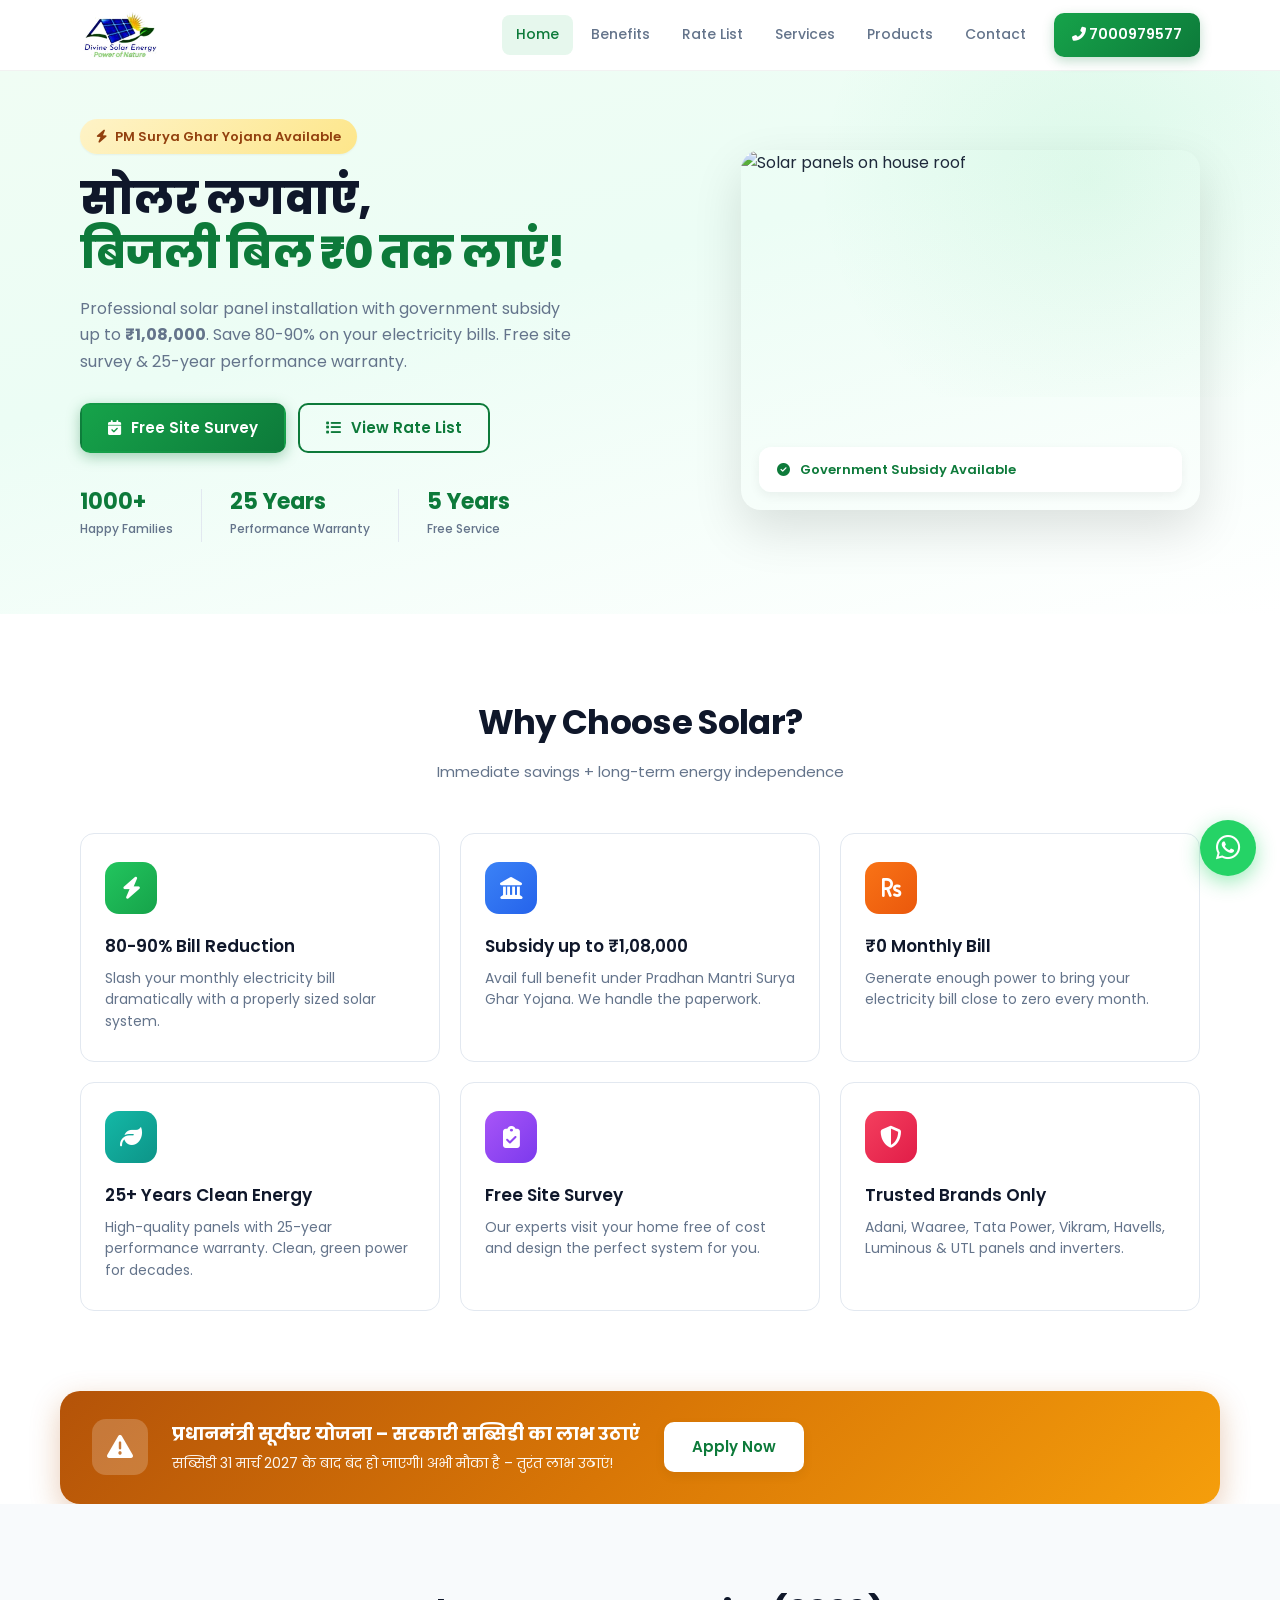
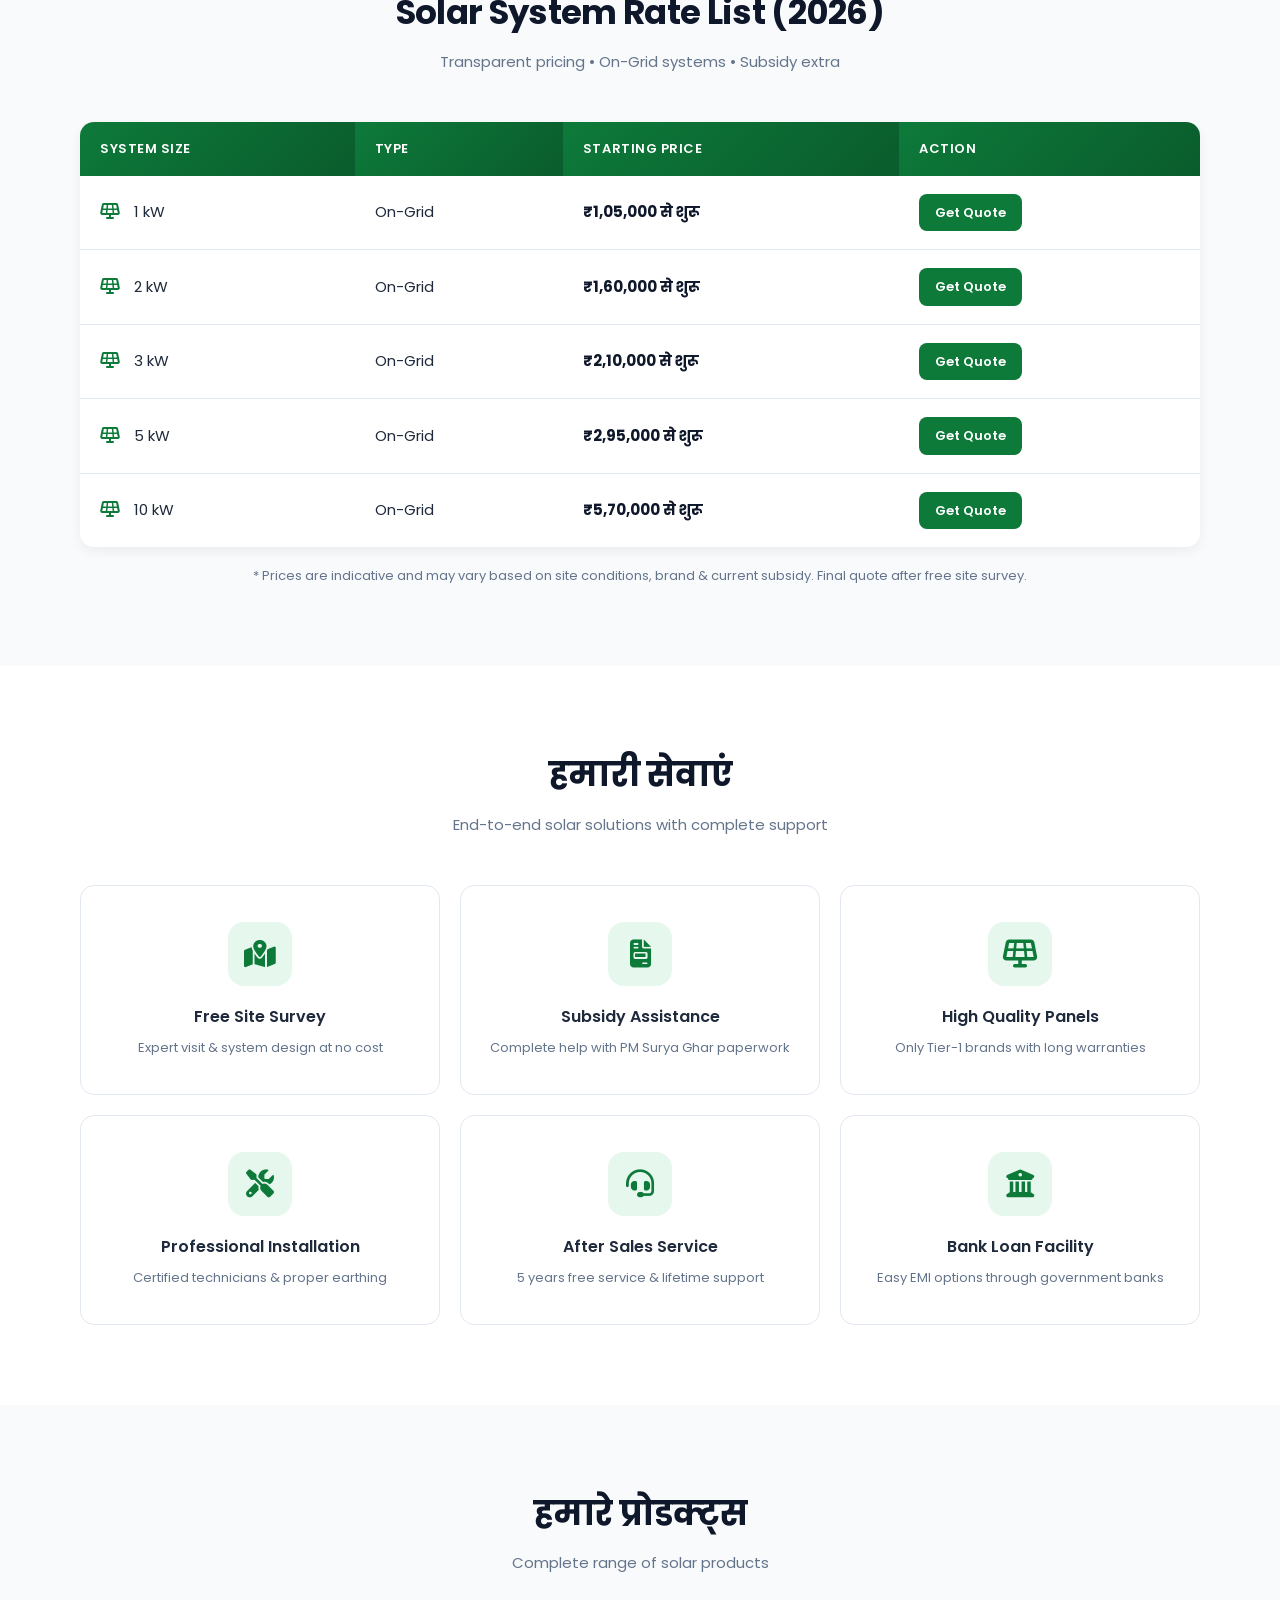
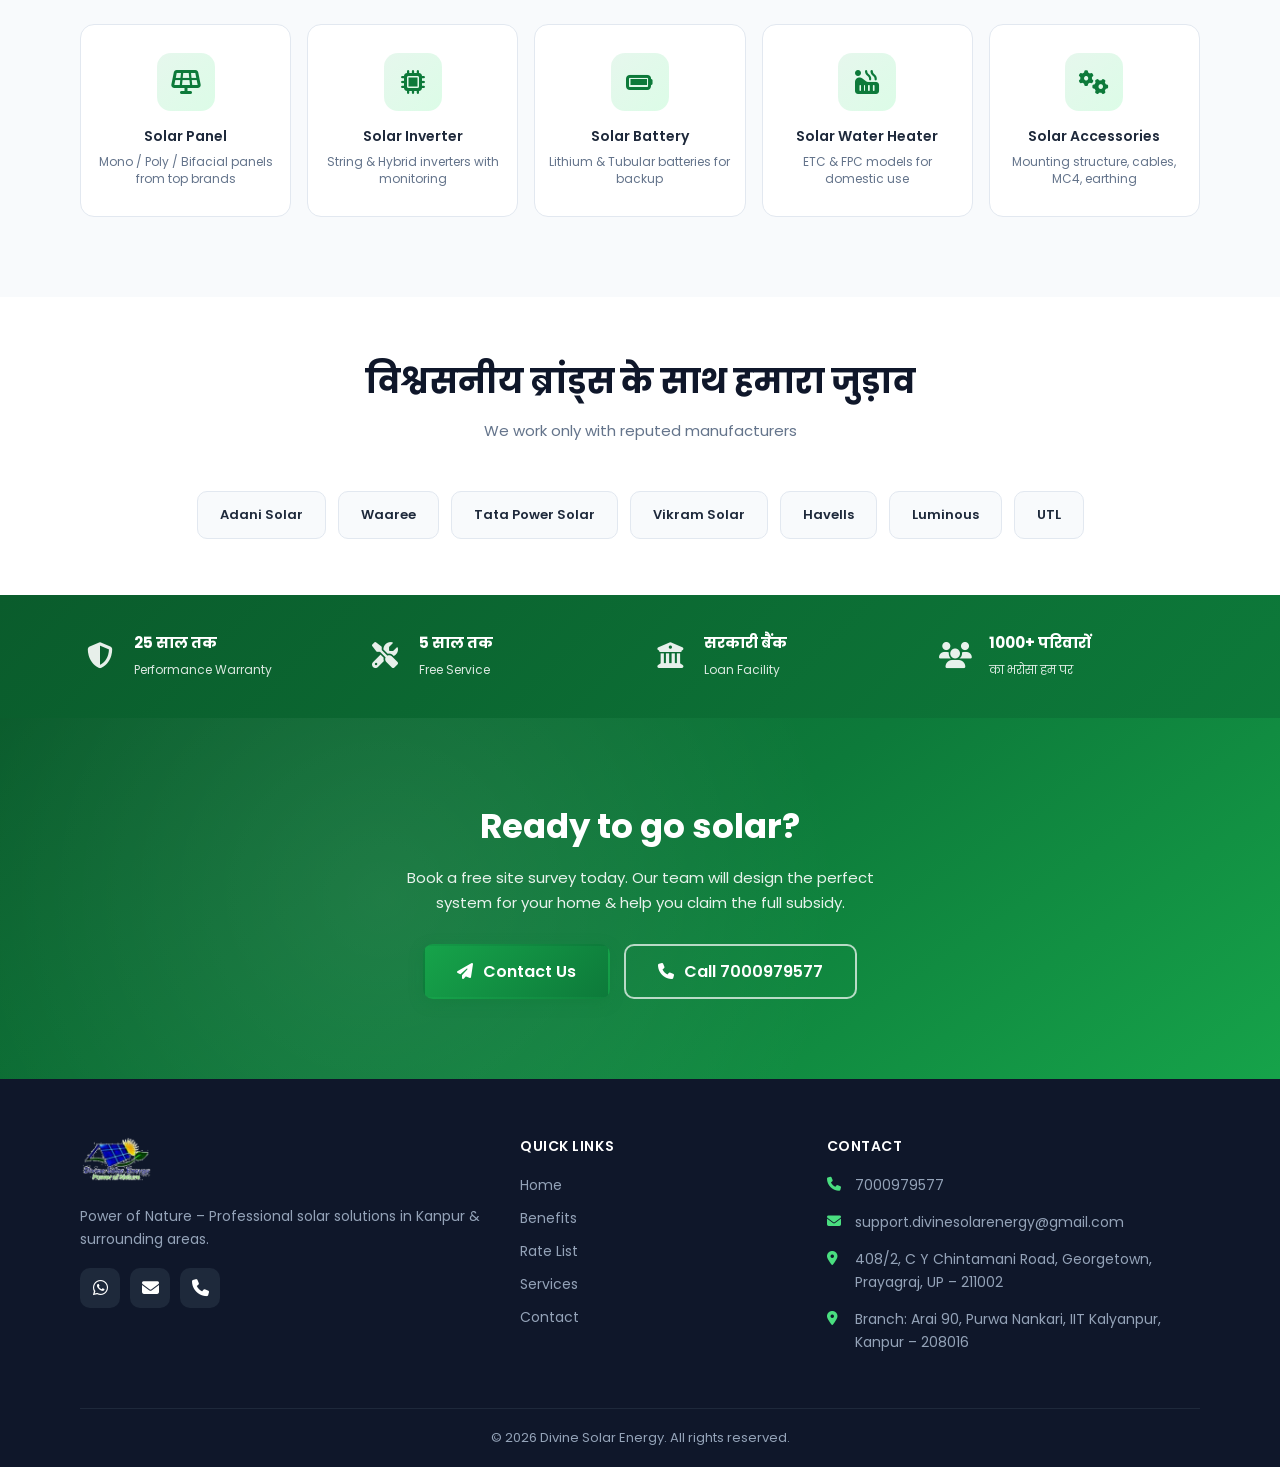
==== index.html @ e9789316 "Add files via upload" ====
<!DOCTYPE html>
<html lang="hi">
<head>
    <meta charset="UTF-8">
    <meta name="viewport" content="width=device-width, initial-scale=1.0, viewport-fit=cover">
    <meta name="description" content="Divine Solar Energy - Professional solar panel installation in Kanpur & Uttar Pradesh. Get up to ₹1,08,000 subsidy under PM Surya Ghar Yojana. Reduce electricity bills by 80-90%.">
    <meta name="theme-color" content="#0d7a3a">
    <title>Divine Solar Energy | Power of Nature | Solar Panel Installation Kanpur</title>
    <link rel="preconnect" href="https://fonts.googleapis.com">
    <link rel="preconnect" href="https://fonts.gstatic.com" crossorigin>
    <link href="https://fonts.googleapis.com/css2?family=Poppins:wght@400;500;600;700;800&family=Noto+Sans+Devanagari:wght@400;500;600;700&display=swap" rel="stylesheet">
    <link rel="stylesheet" href="https://cdnjs.cloudflare.com/ajax/libs/font-awesome/6.5.1/css/all.min.css">
    <link rel="stylesheet" href="styles.css">
</head>
<body>
    <header class="header">
        <div class="container header-inner">
            <a href="index.html" class="logo">
                <img src="logo.png" alt="Divine Solar Energy" class="logo-img">
            </a>
            <nav class="nav" id="nav">
                <a href="#home" class="nav-link active">Home</a>
                <a href="#benefits" class="nav-link">Benefits</a>
                <a href="#rates" class="nav-link">Rate List</a>
                <a href="#services" class="nav-link">Services</a>
                <a href="#products" class="nav-link">Products</a>
                <a href="contact.html" class="nav-link">Contact</a>
                <a href="tel:7000979577" class="nav-cta"><i class="fas fa-phone-alt"></i> 7000979577</a>
            </nav>
            <button class="menu-toggle" id="menuToggle" aria-label="Toggle menu">
                <span></span><span></span><span></span>
            </button>
        </div>
    </header>

    <section class="hero" id="home">
        <div class="container hero-content">
            <div class="hero-text">
                <p class="hero-badge"><i class="fas fa-bolt"></i> PM Surya Ghar Yojana Available</p>
                <h1>सोलर लगवाएं,<br><span>बिजली बिल ₹0 तक लाएं!</span></h1>
                <p class="hero-desc">
                    Professional solar panel installation with government subsidy up to <strong>₹1,08,000</strong>. 
                    Save 80-90% on your electricity bills. Free site survey & 25-year performance warranty.
                </p>
                <div class="hero-buttons">
                    <a href="contact.html" class="btn btn-primary"><i class="fas fa-calendar-check"></i> Free Site Survey</a>
                    <a href="#rates" class="btn btn-outline"><i class="fas fa-list"></i> View Rate List</a>
                </div>
                <div class="hero-stats">
                    <div class="stat">
                        <strong>1000+</strong>
                        <span>Happy Families</span>
                    </div>
                    <div class="stat">
                        <strong>25 Years</strong>
                        <span>Performance Warranty</span>
                    </div>
                    <div class="stat">
                        <strong>5 Years</strong>
                        <span>Free Service</span>
                    </div>
                </div>
            </div>
            <div class="hero-visual">
                <div class="hero-card">
                    <img src="https://images.unsplash.com/photo-1509391366360-2e959784a276?w=700&h=450&fit=crop&q=80" alt="Solar panels on house roof" class="hero-img" loading="eager">
                    <div class="hero-card-badge">
                        <i class="fas fa-check-circle"></i> Government Subsidy Available
                    </div>
                </div>
            </div>
        </div>
    </section>

    <section class="benefits" id="benefits">
        <div class="container">
            <div class="section-header">
                <h2>Why Choose Solar?</h2>
                <p>Immediate savings + long-term energy independence</p>
            </div>
            <div class="benefits-grid">
                <div class="benefit-card">
                    <div class="benefit-icon green"><i class="fas fa-bolt"></i></div>
                    <h3>80-90% Bill Reduction</h3>
                    <p>Slash your monthly electricity bill dramatically with a properly sized solar system.</p>
                </div>
                <div class="benefit-card">
                    <div class="benefit-icon blue"><i class="fas fa-landmark"></i></div>
                    <h3>Subsidy up to ₹1,08,000</h3>
                    <p>Avail full benefit under Pradhan Mantri Surya Ghar Yojana. We handle the paperwork.</p>
                </div>
                <div class="benefit-card">
                    <div class="benefit-icon orange"><i class="fas fa-rupee-sign"></i></div>
                    <h3>₹0 Monthly Bill</h3>
                    <p>Generate enough power to bring your electricity bill close to zero every month.</p>
                </div>
                <div class="benefit-card">
                    <div class="benefit-icon teal"><i class="fas fa-leaf"></i></div>
                    <h3>25+ Years Clean Energy</h3>
                    <p>High-quality panels with 25-year performance warranty. Clean, green power for decades.</p>
                </div>
                <div class="benefit-card">
                    <div class="benefit-icon purple"><i class="fas fa-clipboard-check"></i></div>
                    <h3>Free Site Survey</h3>
                    <p>Our experts visit your home free of cost and design the perfect system for you.</p>
                </div>
                <div class="benefit-card">
                    <div class="benefit-icon red"><i class="fas fa-shield-alt"></i></div>
                    <h3>Trusted Brands Only</h3>
                    <p>Adani, Waaree, Tata Power, Vikram, Havells, Luminous & UTL panels and inverters.</p>
                </div>
            </div>
        </div>
    </section>

    <section class="subsidy-banner">
        <div class="subsidy-inner">
            <div class="subsidy-icon"><i class="fas fa-exclamation-triangle"></i></div>
            <div class="subsidy-text">
                <h3>प्रधानमंत्री सूर्यघर योजना – सरकारी सब्सिडी का लाभ उठाएं</h3>
                <p>सब्सिडी 31 मार्च 2027 के बाद बंद हो जाएगी। अभी मौका है – तुरंत लाभ उठाएं!</p>
            </div>
            <a href="contact.html" class="btn btn-white">Apply Now</a>
        </div>
    </section>

    <section class="rates" id="rates">
        <div class="container">
            <div class="section-header">
                <h2>Solar System Rate List (2026)</h2>
                <p>Transparent pricing • On-Grid systems • Subsidy extra</p>
            </div>
            <div class="rates-table-wrapper">
                <table class="rates-table">
                    <thead>
                        <tr>
                            <th>System Size</th>
                            <th>Type</th>
                            <th>Starting Price</th>
                            <th>Action</th>
                        </tr>
                    </thead>
                    <tbody>
                        <tr>
                            <td><i class="fas fa-solar-panel"></i> 1 kW</td>
                            <td>On-Grid</td>
                            <td class="rate-price">₹1,05,000 से शुरू</td>
                            <td><a href="contact.html" class="btn-sm">Get Quote</a></td>
                        </tr>
                        <tr>
                            <td><i class="fas fa-solar-panel"></i> 2 kW</td>
                            <td>On-Grid</td>
                            <td class="rate-price">₹1,60,000 से शुरू</td>
                            <td><a href="contact.html" class="btn-sm">Get Quote</a></td>
                        </tr>
                        <tr>
                            <td><i class="fas fa-solar-panel"></i> 3 kW</td>
                            <td>On-Grid</td>
                            <td class="rate-price">₹2,10,000 से शुरू</td>
                            <td><a href="contact.html" class="btn-sm">Get Quote</a></td>
                        </tr>
                        <tr>
                            <td><i class="fas fa-solar-panel"></i> 5 kW</td>
                            <td>On-Grid</td>
                            <td class="rate-price">₹2,95,000 से शुरू</td>
                            <td><a href="contact.html" class="btn-sm">Get Quote</a></td>
                        </tr>
                        <tr>
                            <td><i class="fas fa-solar-panel"></i> 10 kW</td>
                            <td>On-Grid</td>
                            <td class="rate-price">₹5,70,000 से शुरू</td>
                            <td><a href="contact.html" class="btn-sm">Get Quote</a></td>
                        </tr>
                    </tbody>
                </table>
            </div>
            <p class="rates-note">* Prices are indicative and may vary based on site conditions, brand & current subsidy. Final quote after free site survey.</p>
        </div>
    </section>

    <section class="services" id="services">
        <div class="container">
            <div class="section-header">
                <h2>हमारी सेवाएं</h2>
                <p>End-to-end solar solutions with complete support</p>
            </div>
            <div class="services-grid">
                <div class="service-item">
                    <div class="icon-wrap"><i class="fas fa-map-marked-alt"></i></div>
                    <h4>Free Site Survey</h4>
                    <p>Expert visit & system design at no cost</p>
                </div>
                <div class="service-item">
                    <div class="icon-wrap"><i class="fas fa-file-invoice"></i></div>
                    <h4>Subsidy Assistance</h4>
                    <p>Complete help with PM Surya Ghar paperwork</p>
                </div>
                <div class="service-item">
                    <div class="icon-wrap"><i class="fas fa-solar-panel"></i></div>
                    <h4>High Quality Panels</h4>
                    <p>Only Tier-1 brands with long warranties</p>
                </div>
                <div class="service-item">
                    <div class="icon-wrap"><i class="fas fa-tools"></i></div>
                    <h4>Professional Installation</h4>
                    <p>Certified technicians & proper earthing</p>
                </div>
                <div class="service-item">
                    <div class="icon-wrap"><i class="fas fa-headset"></i></div>
                    <h4>After Sales Service</h4>
                    <p>5 years free service & lifetime support</p>
                </div>
                <div class="service-item">
                    <div class="icon-wrap"><i class="fas fa-university"></i></div>
                    <h4>Bank Loan Facility</h4>
                    <p>Easy EMI options through government banks</p>
                </div>
            </div>
        </div>
    </section>

    <section class="products" id="products">
        <div class="container">
            <div class="section-header">
                <h2>हमारे प्रोडक्ट्स</h2>
                <p>Complete range of solar products</p>
            </div>
            <div class="products-grid">
                <div class="product-card">
                    <div class="product-icon"><i class="fas fa-solar-panel"></i></div>
                    <h4>Solar Panel</h4>
                    <p>Mono / Poly / Bifacial panels from top brands</p>
                </div>
                <div class="product-card">
                    <div class="product-icon"><i class="fas fa-microchip"></i></div>
                    <h4>Solar Inverter</h4>
                    <p>String & Hybrid inverters with monitoring</p>
                </div>
                <div class="product-card">
                    <div class="product-icon"><i class="fas fa-battery-full"></i></div>
                    <h4>Solar Battery</h4>
                    <p>Lithium & Tubular batteries for backup</p>
                </div>
                <div class="product-card">
                    <div class="product-icon"><i class="fas fa-hot-tub"></i></div>
                    <h4>Solar Water Heater</h4>
                    <p>ETC & FPC models for domestic use</p>
                </div>
                <div class="product-card">
                    <div class="product-icon"><i class="fas fa-cogs"></i></div>
                    <h4>Solar Accessories</h4>
                    <p>Mounting structure, cables, MC4, earthing</p>
                </div>
            </div>
        </div>
    </section>

    <section class="brands">
        <div class="container">
            <div class="section-header">
                <h2>विश्वसनीय ब्रांड्स के साथ हमारा जुड़ाव</h2>
                <p>We work only with reputed manufacturers</p>
            </div>
            <div class="brands-row">
                <div class="brand-item">Adani Solar</div>
                <div class="brand-item">Waaree</div>
                <div class="brand-item">Tata Power Solar</div>
                <div class="brand-item">Vikram Solar</div>
                <div class="brand-item">Havells</div>
                <div class="brand-item">Luminous</div>
                <div class="brand-item">UTL</div>
            </div>
        </div>
    </section>

    <section class="trust">
        <div class="container trust-grid">
            <div class="trust-item">
                <i class="fas fa-shield-alt"></i>
                <div>
                    <strong>25 साल तक</strong>
                    <span>Performance Warranty</span>
                </div>
            </div>
            <div class="trust-item">
                <i class="fas fa-tools"></i>
                <div>
                    <strong>5 साल तक</strong>
                    <span>Free Service</span>
                </div>
            </div>
            <div class="trust-item">
                <i class="fas fa-university"></i>
                <div>
                    <strong>सरकारी बैंक</strong>
                    <span>Loan Facility</span>
                </div>
            </div>
            <div class="trust-item">
                <i class="fas fa-users"></i>
                <div>
                    <strong>1000+ परिवारों</strong>
                    <span>का भरोसा हम पर</span>
                </div>
            </div>
        </div>
    </section>

    <section class="cta">
        <div class="container">
            <h2>Ready to go solar?</h2>
            <p>Book a free site survey today. Our team will design the perfect system for your home & help you claim the full subsidy.</p>
            <div class="cta-buttons">
                <a href="contact.html" class="btn btn-primary btn-lg"><i class="fas fa-paper-plane"></i> Contact Us</a>
                <a href="tel:7000979577" class="btn btn-outline-light btn-lg"><i class="fas fa-phone"></i> Call 7000979577</a>
            </div>
        </div>
    </section>

    <footer class="footer">
        <div class="container">
            <div class="footer-grid">
                <div class="footer-col">
                    <a href="index.html" class="footer-logo">
                        <img src="logo.png" alt="Divine Solar Energy" class="footer-logo-img">
                    </a>
                    <p>Power of Nature – Professional solar solutions in Kanpur & surrounding areas.</p>
                    <div class="footer-social">
                        <a href="https://wa.me/917000979577" target="_blank" rel="noopener" aria-label="WhatsApp"><i class="fab fa-whatsapp"></i></a>
                        <a href="mailto:support.divinesolarenergy@gmail.com" aria-label="Email"><i class="fas fa-envelope"></i></a>
                        <a href="tel:7000979577" aria-label="Phone"><i class="fas fa-phone"></i></a>
                    </div>
                </div>
                <div class="footer-col">
                    <h4>Quick Links</h4>
                    <ul>
                        <li><a href="#home">Home</a></li>
                        <li><a href="#benefits">Benefits</a></li>
                        <li><a href="#rates">Rate List</a></li>
                        <li><a href="#services">Services</a></li>
                        <li><a href="contact.html">Contact</a></li>
                    </ul>
                </div>
                <div class="footer-col">
                    <h4>Contact</h4>
                    <ul class="contact-list">
                        <li><i class="fas fa-phone"></i> <a href="tel:7000979577">7000979577</a></li>
                        <li><i class="fas fa-envelope"></i> <a href="mailto:support.divinesolarenergy@gmail.com">support.divinesolarenergy@gmail.com</a></li>
                        <li><i class="fas fa-map-marker-alt"></i> 408/2, C Y Chintamani Road, Georgetown, Prayagraj, UP – 211002</li>
                        <li><i class="fas fa-map-marker-alt"></i> Branch: Arai 90, Purwa Nankari, IIT Kalyanpur, Kanpur – 208016</li>
                    </ul>
                </div>
            </div>
            <div class="footer-bottom">
                <p>© 2026 Divine Solar Energy. All rights reserved.</p>
            </div>
        </div>
    </footer>

    <a href="https://wa.me/917000979577?text=Hello%2C%20I%20want%20free%20site%20survey%20for%20solar" class="float-wa" target="_blank" rel="noopener" aria-label="WhatsApp">
        <i class="fab fa-whatsapp"></i>
    </a>

    <script src="script.js"></script>
</body>
</html>
---- styles.css ----
/* =====================================================
   Divine Solar Energy – Premium Professional Styles
   ===================================================== */
:root {
    --primary: #0d7a3a;
    --primary-dark: #0a5c2c;
    --primary-light: #e6f7ed;
    --primary-mid: #16a34a;
    --secondary: #f59e0b;
    --dark: #0f172a;
    --text: #1e293b;
    --gray: #64748b;
    --bg: #f8fafc;
    --white: #ffffff;
    --border: #e2e8f0;
    --shadow-sm: 0 1px 2px rgba(0,0,0,0.05);
    --shadow: 0 4px 12px rgba(0,0,0,0.06);
    --shadow-lg: 0 12px 40px rgba(0,0,0,0.1);
    --shadow-xl: 0 20px 50px rgba(0,0,0,0.12);
    --radius: 14px;
    --radius-lg: 20px;
    --transition: 0.25s cubic-bezier(0.4, 0, 0.2, 1);
}

*, *::before, *::after { box-sizing: border-box; margin: 0; padding: 0; }
html { scroll-behavior: smooth; -webkit-text-size-adjust: 100%; }
body {
    font-family: 'Poppins', 'Noto Sans Devanagari', system-ui, -apple-system, sans-serif;
    color: var(--text);
    line-height: 1.65;
    background: var(--white);
    overflow-x: hidden;
    -webkit-font-smoothing: antialiased;
}
img { max-width: 100%; display: block; height: auto; }
a { text-decoration: none; color: inherit; transition: var(--transition); }
ul { list-style: none; }
button, input, textarea { font-family: inherit; font-size: 16px; }

.container {
    width: 100%;
    max-width: 1160px;
    margin: 0 auto;
    padding: 0 20px;
}

/* ===== Buttons ===== */
.btn {
    display: inline-flex;
    align-items: center;
    justify-content: center;
    gap: 10px;
    padding: 14px 26px;
    border-radius: 10px;
    font-weight: 600;
    font-size: 15px;
    border: 2px solid transparent;
    cursor: pointer;
    transition: var(--transition);
    white-space: nowrap;
    line-height: 1.2;
}
.btn-primary {
    background: linear-gradient(135deg, var(--primary-mid), var(--primary));
    color: var(--white);
    box-shadow: 0 4px 14px rgba(13, 122, 58, 0.35);
}
.btn-primary:hover {
    transform: translateY(-2px);
    box-shadow: 0 8px 24px rgba(13, 122, 58, 0.4);
}
.btn-primary:active { transform: translateY(0); }
.btn-outline {
    background: transparent;
    border-color: var(--primary);
    color: var(--primary);
}
.btn-outline:hover {
    background: var(--primary);
    color: var(--white);
}
.btn-outline-light {
    background: transparent;
    border-color: rgba(255,255,255,0.7);
    color: var(--white);
}
.btn-outline-light:hover {
    background: var(--white);
    color: var(--primary);
    border-color: var(--white);
}
.btn-white {
    background: var(--white);
    color: var(--primary);
    box-shadow: var(--shadow);
}
.btn-white:hover { background: var(--primary-light); }
.btn-lg { padding: 16px 32px; font-size: 16px; }
.btn-block { width: 100%; }
.btn-sm {
    display: inline-flex;
    align-items: center;
    padding: 8px 16px;
    background: var(--primary);
    color: white;
    border-radius: 8px;
    font-size: 13px;
    font-weight: 600;
}
.btn-sm:hover { background: var(--primary-dark); }
.btn-whatsapp {
    background: #25d366;
    color: white;
    width: 100%;
    padding: 14px;
    box-shadow: 0 4px 14px rgba(37, 211, 102, 0.3);
}
.btn-whatsapp:hover { background: #1da851; transform: translateY(-1px); }

/* ===== Header ===== */
.header {
    position: sticky;
    top: 0;
    z-index: 1000;
    background: rgba(255,255,255,0.95);
    backdrop-filter: blur(12px);
    -webkit-backdrop-filter: blur(12px);
    border-bottom: 1px solid rgba(0,0,0,0.05);
}
.header-inner {
    display: flex;
    align-items: center;
    justify-content: space-between;
    height: 70px;
}
.logo {
    display: flex;
    align-items: center;
    flex-shrink: 0;
}
.logo-img {
    height: 52px;
    width: auto;
    object-fit: contain;
}
.nav {
    display: flex;
    align-items: center;
    gap: 4px;
}
.nav-link {
    padding: 8px 14px;
    font-size: 14px;
    font-weight: 500;
    color: var(--gray);
    border-radius: 8px;
}
.nav-link:hover, .nav-link.active {
    color: var(--primary);
    background: var(--primary-light);
}
.nav-cta {
    margin-left: 10px;
    background: linear-gradient(135deg, var(--primary-mid), var(--primary));
    color: white !important;
    padding: 10px 18px;
    border-radius: 10px;
    font-weight: 600;
    font-size: 14px;
    box-shadow: 0 4px 12px rgba(13, 122, 58, 0.25);
}
.nav-cta:hover { transform: translateY(-1px); }
.menu-toggle {
    display: none;
    flex-direction: column;
    gap: 5px;
    background: none;
    border: none;
    cursor: pointer;
    padding: 10px;
    border-radius: 8px;
}
.menu-toggle span {
    width: 22px;
    height: 2.5px;
    background: var(--dark);
    border-radius: 2px;
    transition: var(--transition);
}

/* ===== Hero ===== */
.hero {
    padding: 48px 0 72px;
    background: linear-gradient(165deg, #f0fdf4 0%, #ecfdf5 40%, #ffffff 100%);
    position: relative;
    overflow: hidden;
}
.hero::before {
    content: '';
    position: absolute;
    top: -20%;
    right: -10%;
    width: 50%;
    height: 80%;
    background: radial-gradient(circle, rgba(34, 197, 94, 0.08) 0%, transparent 70%);
    pointer-events: none;
}
.hero-content {
    display: grid;
    grid-template-columns: 1.15fr 0.85fr;
    gap: 40px;
    align-items: center;
    position: relative;
}
.hero-badge {
    display: inline-flex;
    align-items: center;
    gap: 8px;
    background: linear-gradient(135deg, #fef3c7, #fde68a);
    color: #92400e;
    padding: 7px 16px;
    border-radius: 50px;
    font-size: 13px;
    font-weight: 600;
    margin-bottom: 18px;
    box-shadow: var(--shadow-sm);
}
.hero h1 {
    font-size: clamp(28px, 5vw, 44px);
    font-weight: 800;
    line-height: 1.22;
    color: var(--dark);
    margin-bottom: 16px;
    letter-spacing: -0.02em;
}
.hero h1 span { color: var(--primary); }
.hero-desc {
    font-size: 16px;
    color: var(--gray);
    margin-bottom: 28px;
    max-width: 500px;
}
.hero-buttons {
    display: flex;
    gap: 12px;
    flex-wrap: wrap;
    margin-bottom: 36px;
}
.hero-stats {
    display: flex;
    gap: 28px;
    flex-wrap: wrap;
}
.stat {
    padding-right: 28px;
    border-right: 1px solid var(--border);
}
.stat:last-child { border-right: none; padding-right: 0; }
.stat strong {
    display: block;
    font-size: 22px;
    font-weight: 700;
    color: var(--primary);
    line-height: 1.2;
}
.stat span {
    font-size: 12px;
    color: var(--gray);
    font-weight: 500;
}
.hero-visual { position: relative; }
.hero-card {
    position: relative;
    border-radius: var(--radius-lg);
    overflow: hidden;
    box-shadow: var(--shadow-xl);
}
.hero-img {
    width: 100%;
    height: 360px;
    object-fit: cover;
}
.hero-card-badge {
    position: absolute;
    bottom: 18px;
    left: 18px;
    right: 18px;
    background: rgba(255,255,255,0.95);
    backdrop-filter: blur(8px);
    padding: 12px 18px;
    border-radius: 12px;
    font-size: 13px;
    font-weight: 600;
    color: var(--primary);
    display: flex;
    align-items: center;
    gap: 10px;
    box-shadow: var(--shadow);
}

/* ===== Section Headers ===== */
.section-header {
    text-align: center;
    margin-bottom: 48px;
}
.section-header h2 {
    font-size: clamp(24px, 4vw, 34px);
    font-weight: 700;
    color: var(--dark);
    margin-bottom: 10px;
    letter-spacing: -0.02em;
}
.section-header p {
    font-size: 15px;
    color: var(--gray);
    max-width: 480px;
    margin: 0 auto;
}

/* ===== Benefits ===== */
.benefits { padding: 80px 0; }
.benefits-grid {
    display: grid;
    grid-template-columns: repeat(3, 1fr);
    gap: 20px;
}
.benefit-card {
    background: var(--white);
    border: 1px solid var(--border);
    border-radius: var(--radius);
    padding: 28px 24px;
    transition: var(--transition);
}
.benefit-card:hover {
    border-color: #86efac;
    box-shadow: var(--shadow-lg);
    transform: translateY(-4px);
}
.benefit-icon {
    width: 52px;
    height: 52px;
    border-radius: 14px;
    display: flex;
    align-items: center;
    justify-content: center;
    font-size: 22px;
    color: white;
    margin-bottom: 18px;
}
.benefit-icon.green { background: linear-gradient(135deg, #22c55e, #16a34a); }
.benefit-icon.blue { background: linear-gradient(135deg, #3b82f6, #2563eb); }
.benefit-icon.orange { background: linear-gradient(135deg, #f97316, #ea580c); }
.benefit-icon.teal { background: linear-gradient(135deg, #14b8a6, #0d9488); }
.benefit-icon.purple { background: linear-gradient(135deg, #a855f7, #7c3aed); }
.benefit-icon.red { background: linear-gradient(135deg, #f43f5e, #e11d48); }
.benefit-card h3 {
    font-size: 17px;
    font-weight: 600;
    margin-bottom: 8px;
    color: var(--dark);
}
.benefit-card p {
    font-size: 14px;
    color: var(--gray);
    line-height: 1.55;
}

/* ===== Subsidy Banner ===== */
.subsidy-banner { padding: 0; margin: 0 20px; }
.subsidy-inner {
    background: linear-gradient(135deg, #b45309 0%, #d97706 50%, #f59e0b 100%);
    border-radius: var(--radius-lg);
    padding: 28px 32px;
    display: flex;
    align-items: center;
    gap: 24px;
    color: white;
    box-shadow: 0 10px 30px rgba(180, 83, 9, 0.3);
    max-width: 1160px;
    margin: 0 auto;
}
.subsidy-icon {
    width: 56px;
    height: 56px;
    background: rgba(255,255,255,0.2);
    border-radius: 14px;
    display: flex;
    align-items: center;
    justify-content: center;
    font-size: 26px;
    flex-shrink: 0;
}
.subsidy-text h3 {
    font-size: 18px;
    font-weight: 700;
    margin-bottom: 4px;
}
.subsidy-text p { font-size: 14px; opacity: 0.95; }
.subsidy-inner .btn { flex-shrink: 0; }

/* ===== Rates ===== */
.rates {
    padding: 80px 0;
    background: var(--bg);
}
.rates-table-wrapper {
    overflow-x: auto;
    border-radius: var(--radius);
    box-shadow: var(--shadow);
    -webkit-overflow-scrolling: touch;
}
.rates-table {
    width: 100%;
    border-collapse: collapse;
    background: white;
    min-width: 520px;
}
.rates-table th {
    background: linear-gradient(135deg, var(--primary), var(--primary-dark));
    color: white;
    padding: 16px 20px;
    text-align: left;
    font-weight: 600;
    font-size: 13px;
    text-transform: uppercase;
    letter-spacing: 0.04em;
}
.rates-table td {
    padding: 18px 20px;
    border-bottom: 1px solid var(--border);
    font-size: 15px;
    vertical-align: middle;
}
.rates-table tr:last-child td { border-bottom: none; }
.rates-table tbody tr { transition: var(--transition); }
.rates-table tbody tr:hover td { background: #f0fdf4; }
.rates-table td i {
    color: var(--primary);
    margin-right: 10px;
    font-size: 16px;
}
.rate-price {
    font-weight: 700;
    color: var(--dark);
    font-size: 16px;
}
.rates-note {
    text-align: center;
    margin-top: 18px;
    font-size: 13px;
    color: var(--gray);
}

/* ===== Services ===== */
.services { padding: 80px 0; }
.services-grid {
    display: grid;
    grid-template-columns: repeat(3, 1fr);
    gap: 20px;
}
.service-item {
    text-align: center;
    padding: 36px 22px;
    background: white;
    border: 1px solid var(--border);
    border-radius: var(--radius);
    transition: var(--transition);
}
.service-item:hover {
    border-color: #86efac;
    box-shadow: var(--shadow-lg);
    transform: translateY(-3px);
}
.service-item .icon-wrap {
    width: 64px;
    height: 64px;
    margin: 0 auto 18px;
    background: var(--primary-light);
    border-radius: 16px;
    display: flex;
    align-items: center;
    justify-content: center;
}
.service-item i {
    font-size: 28px;
    color: var(--primary);
}
.service-item h4 {
    font-size: 16px;
    font-weight: 600;
    margin-bottom: 6px;
}
.service-item p {
    font-size: 13px;
    color: var(--gray);
}

/* ===== Products ===== */
.products {
    padding: 80px 0;
    background: var(--bg);
}
.products-grid {
    display: grid;
    grid-template-columns: repeat(5, 1fr);
    gap: 16px;
}
.product-card {
    background: white;
    border-radius: var(--radius);
    padding: 28px 14px;
    text-align: center;
    border: 1px solid var(--border);
    transition: var(--transition);
}
.product-card:hover {
    transform: translateY(-4px);
    box-shadow: var(--shadow-lg);
    border-color: #86efac;
}
.product-icon {
    width: 58px;
    height: 58px;
    margin: 0 auto 14px;
    background: linear-gradient(135deg, var(--primary-light), #dcfce7);
    border-radius: 14px;
    display: flex;
    align-items: center;
    justify-content: center;
    font-size: 24px;
    color: var(--primary);
}
.product-card h4 {
    font-size: 14px;
    font-weight: 600;
    margin-bottom: 6px;
}
.product-card p {
    font-size: 12px;
    color: var(--gray);
    line-height: 1.4;
}

/* ===== Brands ===== */
.brands { padding: 56px 0; }
.brands-row {
    display: flex;
    flex-wrap: wrap;
    justify-content: center;
    gap: 12px;
}
.brand-item {
    padding: 12px 22px;
    background: var(--bg);
    border-radius: 10px;
    font-weight: 600;
    font-size: 13px;
    color: var(--text);
    border: 1px solid var(--border);
    transition: var(--transition);
}
.brand-item:hover {
    border-color: var(--primary);
    color: var(--primary);
    background: var(--primary-light);
}

/* ===== Trust ===== */
.trust {
    padding: 36px 0;
    background: linear-gradient(135deg, var(--primary-dark), var(--primary));
    color: white;
}
.trust-grid {
    display: grid;
    grid-template-columns: repeat(4, 1fr);
    gap: 20px;
}
.trust-item {
    display: flex;
    align-items: center;
    gap: 14px;
}
.trust-item i {
    font-size: 26px;
    opacity: 0.9;
    width: 40px;
    text-align: center;
}
.trust-item strong {
    display: block;
    font-size: 15px;
    font-weight: 700;
}
.trust-item span {
    font-size: 12px;
    opacity: 0.85;
}

/* ===== CTA ===== */
.cta {
    padding: 80px 0;
    background: linear-gradient(145deg, #0a5c2c 0%, #0d7a3a 50%, #16a34a 100%);
    text-align: center;
    color: white;
    position: relative;
    overflow: hidden;
}
.cta::before {
    content: '';
    position: absolute;
    inset: 0;
    background: radial-gradient(circle at 30% 50%, rgba(255,255,255,0.08) 0%, transparent 50%);
    pointer-events: none;
}
.cta h2 {
    font-size: clamp(24px, 4vw, 34px);
    font-weight: 700;
    margin-bottom: 12px;
    position: relative;
}
.cta p {
    font-size: 15px;
    opacity: 0.9;
    max-width: 520px;
    margin: 0 auto 28px;
    position: relative;
}
.cta-buttons {
    display: flex;
    justify-content: center;
    gap: 14px;
    flex-wrap: wrap;
    position: relative;
}

/* ===== Footer ===== */
.footer {
    background: #0f172a;
    color: #94a3b8;
    padding: 56px 0 0;
}
.footer-grid {
    display: grid;
    grid-template-columns: 1.5fr 1fr 1.4fr;
    gap: 40px;
    padding-bottom: 40px;
}
.footer-logo {
    display: inline-block;
    margin-bottom: 14px;
}
.footer-logo-img {
    height: 48px;
    width: auto;
}
.footer-col p {
    font-size: 14px;
    margin-bottom: 18px;
    line-height: 1.6;
}
.footer-social {
    display: flex;
    gap: 10px;
}
.footer-social a {
    width: 40px;
    height: 40px;
    background: #1e293b;
    border-radius: 10px;
    display: flex;
    align-items: center;
    justify-content: center;
    color: white;
    font-size: 17px;
}
.footer-social a:hover { background: var(--primary); transform: translateY(-2px); }
.footer-col h4 {
    color: white;
    font-size: 14px;
    font-weight: 600;
    margin-bottom: 16px;
    text-transform: uppercase;
    letter-spacing: 0.04em;
}
.footer-col ul li {
    margin-bottom: 10px;
    font-size: 14px;
}
.footer-col ul li a:hover { color: #4ade80; }
.contact-list li {
    display: flex;
    gap: 12px;
    align-items: flex-start;
    margin-bottom: 14px !important;
}
.contact-list i {
    color: #4ade80;
    margin-top: 3px;
    flex-shrink: 0;
    width: 16px;
}
.footer-bottom {
    border-top: 1px solid #1e293b;
    padding: 18px 0;
    text-align: center;
    font-size: 13px;
}

/* ===== Contact Page ===== */
.contact-hero {
    background: linear-gradient(145deg, #0a5c2c, #0d7a3a);
    color: white;
    padding: 52px 0;
    text-align: center;
}
.contact-hero h1 {
    font-size: clamp(26px, 4vw, 36px);
    font-weight: 700;
    margin-bottom: 8px;
}
.contact-hero p { font-size: 15px; opacity: 0.9; }
.contact-section {
    padding: 48px 0 72px;
    background: var(--bg);
}
.contact-grid {
    display: grid;
    grid-template-columns: 1.25fr 0.75fr;
    gap: 28px;
    align-items: start;
}
.contact-form-card {
    background: white;
    border-radius: var(--radius-lg);
    padding: 36px;
    box-shadow: var(--shadow);
}
.contact-form-card h2 {
    font-size: 22px;
    font-weight: 700;
    margin-bottom: 6px;
}
.form-subtitle {
    font-size: 14px;
    color: var(--gray);
    margin-bottom: 28px;
}
.form-group { margin-bottom: 18px; }
.form-group label {
    display: block;
    font-size: 13px;
    font-weight: 600;
    margin-bottom: 7px;
    color: var(--text);
}
.form-group label span { color: #dc2626; }
.form-group input,
.form-group textarea {
    width: 100%;
    padding: 13px 15px;
    border: 1.5px solid var(--border);
    border-radius: 10px;
    font-size: 15px;
    transition: var(--transition);
    background: #fafafa;
    color: var(--text);
}
.form-group input:focus,
.form-group textarea:focus {
    outline: none;
    border-color: var(--primary);
    background: white;
    box-shadow: 0 0 0 4px rgba(13, 122, 58, 0.12);
}
.form-note {
    font-size: 12px;
    color: var(--gray);
    margin-top: 14px;
    text-align: center;
}
.form-success, .form-error {
    text-align: center;
    padding: 48px 20px;
}
.form-success i { font-size: 52px; color: #16a34a; margin-bottom: 16px; }
.form-error i { font-size: 52px; color: #dc2626; margin-bottom: 16px; }
.form-success h3, .form-error h3 { font-size: 20px; margin-bottom: 8px; }
.form-success p, .form-error p { color: var(--gray); margin-bottom: 20px; }

.contact-info {
    display: flex;
    flex-direction: column;
    gap: 16px;
}
.info-card {
    background: white;
    border-radius: var(--radius);
    padding: 24px;
    box-shadow: var(--shadow-sm);
    border: 1px solid var(--border);
}
.info-card.highlight {
    background: linear-gradient(135deg, #f0fdf4, #dcfce7);
    border-color: #86efac;
}
.info-card h3 {
    font-size: 15px;
    font-weight: 600;
    margin-bottom: 16px;
    display: flex;
    align-items: center;
    gap: 8px;
}
.info-item {
    display: flex;
    gap: 14px;
    margin-bottom: 18px;
}
.info-item:last-child { margin-bottom: 0; }
.info-icon {
    width: 42px;
    height: 42px;
    background: var(--primary-light);
    border-radius: 10px;
    display: flex;
    align-items: center;
    justify-content: center;
    color: var(--primary);
    flex-shrink: 0;
}
.info-item strong {
    display: block;
    font-size: 12px;
    margin-bottom: 2px;
    color: var(--gray);
    font-weight: 500;
}
.info-item a, .info-item p {
    font-size: 14px;
    color: var(--text);
    font-weight: 500;
}
.info-item a:hover { color: var(--primary); }

/* Floating WhatsApp */
.float-wa {
    position: fixed;
    bottom: 24px;
    right: 24px;
    width: 56px;
    height: 56px;
    background: #25d366;
    color: white;
    border-radius: 50%;
    display: flex;
    align-items: center;
    justify-content: center;
    font-size: 28px;
    box-shadow: 0 6px 20px rgba(37, 211, 102, 0.45);
    z-index: 999;
    transition: var(--transition);
}
.float-wa:hover {
    transform: scale(1.08);
    box-shadow: 0 8px 28px rgba(37, 211, 102, 0.55);
}

/* ===== Responsive ===== */
@media (max-width: 1024px) {
    .hero-content { grid-template-columns: 1fr; gap: 32px; }
    .hero-visual { order: -1; max-width: 520px; margin: 0 auto; }
    .hero-img { height: 280px; }
    .benefits-grid { grid-template-columns: repeat(2, 1fr); }
    .services-grid { grid-template-columns: repeat(2, 1fr); }
    .products-grid { grid-template-columns: repeat(3, 1fr); }
    .trust-grid { grid-template-columns: repeat(2, 1fr); gap: 24px; }
    .footer-grid { grid-template-columns: 1fr 1fr; }
    .contact-grid { grid-template-columns: 1fr; }
    .subsidy-inner { flex-direction: column; text-align: center; padding: 24px; }
}

@media (max-width: 768px) {
    .header-inner { height: 64px; }
    .logo-img { height: 44px; }
    .nav {
        position: fixed;
        top: 64px;
        left: 0;
        right: 0;
        background: white;
        flex-direction: column;
        padding: 16px 20px 24px;
        gap: 4px;
        box-shadow: var(--shadow-xl);
        transform: translateY(-130%);
        opacity: 0;
        pointer-events: none;
        transition: 0.3s cubic-bezier(0.4, 0, 0.2, 1);
        border-bottom-left-radius: 16px;
        border-bottom-right-radius: 16px;
        max-height: calc(100vh - 64px);
        overflow-y: auto;
    }
    .nav.open {
        transform: translateY(0);
        opacity: 1;
        pointer-events: auto;
    }
    .nav-link {
        width: 100%;
        padding: 14px 16px;
        font-size: 15px;
        border-radius: 10px;
    }
    .nav-cta {
        margin: 8px 0 0;
        width: 100%;
        text-align: center;
        padding: 14px;
        justify-content: center;
        display: flex;
    }
    .menu-toggle { display: flex; }
    .hero { padding: 32px 0 56px; }
    .hero-stats { gap: 16px; }
    .stat { padding-right: 16px; }
    .stat strong { font-size: 18px; }
    .benefits, .rates, .services, .products, .cta { padding: 56px 0; }
    .benefits-grid { grid-template-columns: 1fr; gap: 14px; }
    .services-grid { grid-template-columns: 1fr; }
    .products-grid { grid-template-columns: repeat(2, 1fr); }
    .footer-grid { grid-template-columns: 1fr; gap: 28px; }
    .contact-form-card { padding: 24px 20px; }
    .contact-section { padding: 32px 0 56px; }
    .subsidy-banner { margin: 0 16px; }
    .float-wa { bottom: 18px; right: 18px; width: 52px; height: 52px; font-size: 26px; }
}

@media (max-width: 480px) {
    .container { padding: 0 16px; }
    .hero-buttons { flex-direction: column; }
    .hero-buttons .btn { width: 100%; }
    .hero-stats {
        display: grid;
        grid-template-columns: 1fr 1fr;
        gap: 16px;
    }
    .stat {
        border-right: none;
        padding-right: 0;
        border-bottom: 1px solid var(--border);
        padding-bottom: 12px;
    }
    .stat:last-child { border-bottom: none; }
    .products-grid { grid-template-columns: 1fr 1fr; gap: 12px; }
    .trust-grid { grid-template-columns: 1fr; gap: 16px; }
    .cta-buttons { flex-direction: column; }
    .cta-buttons .btn { width: 100%; }
    .hero-img { height: 220px; }
    .section-header { margin-bottom: 32px; }
}
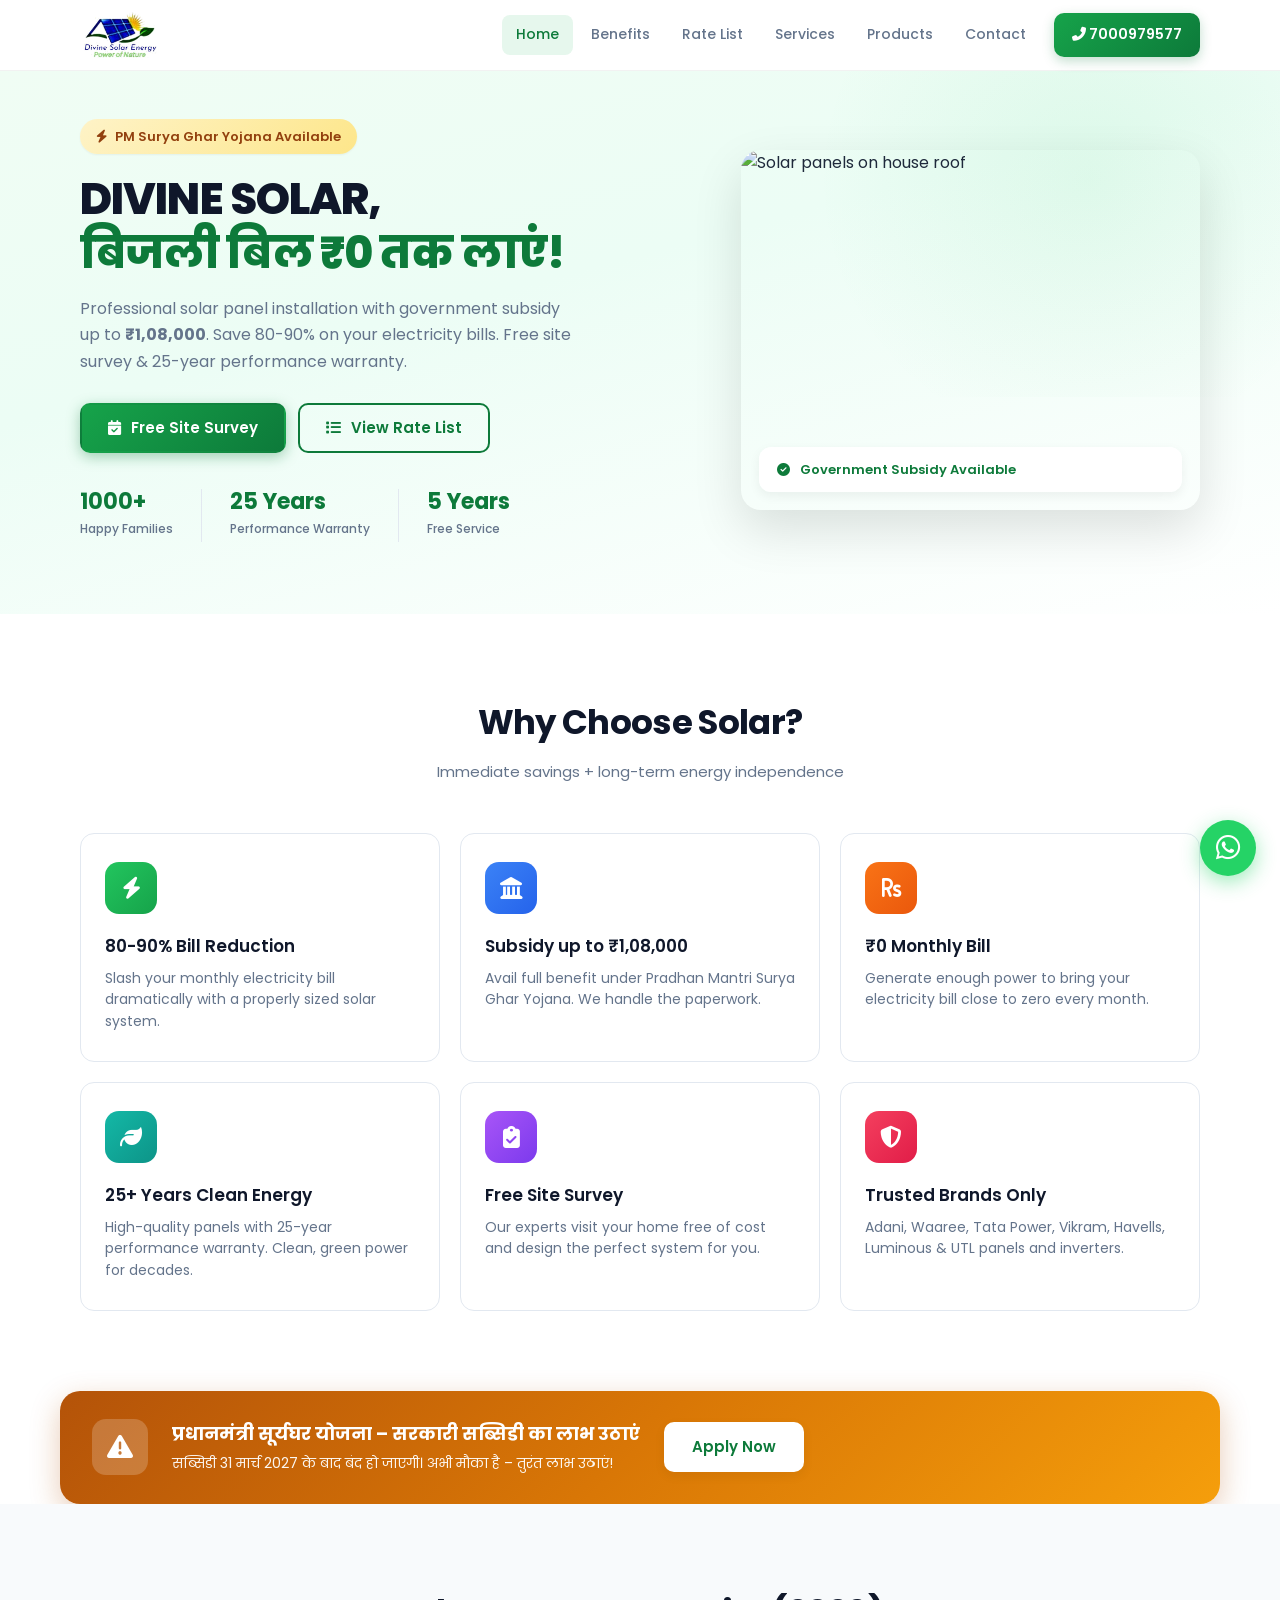
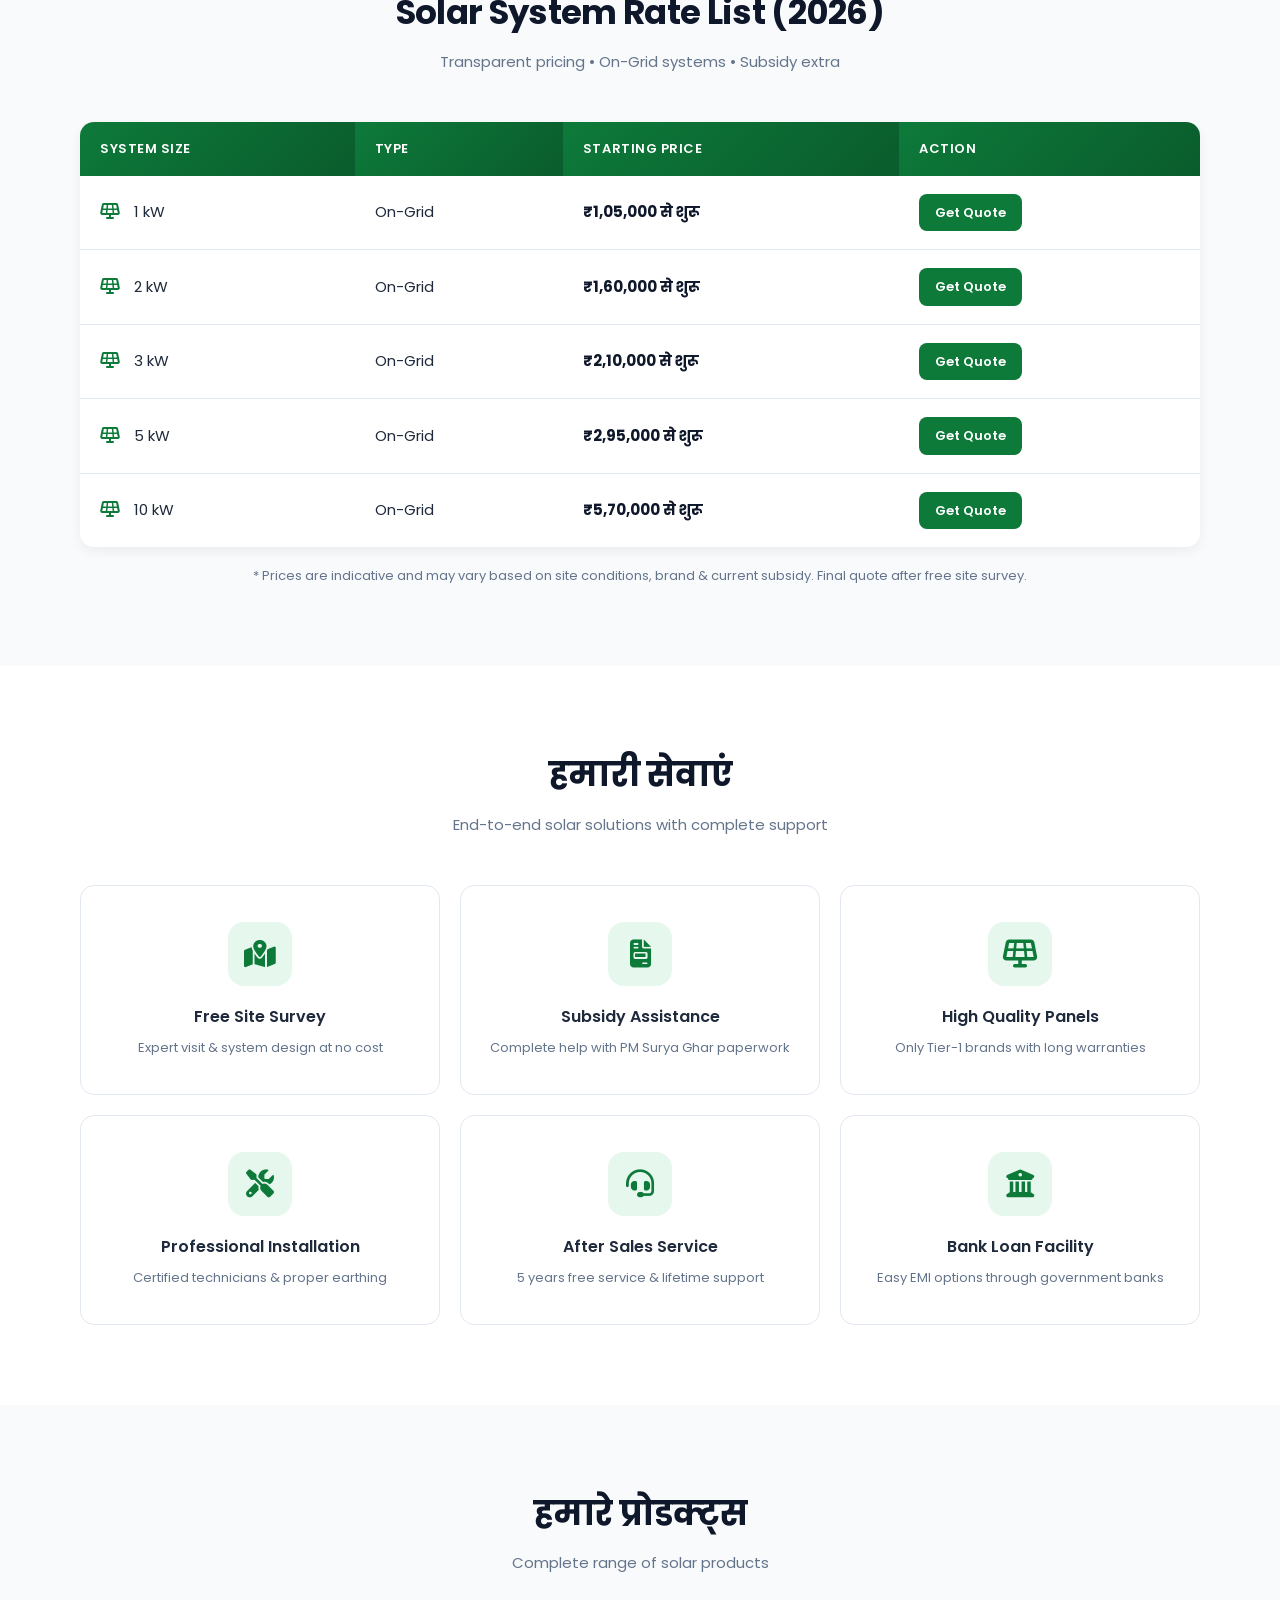
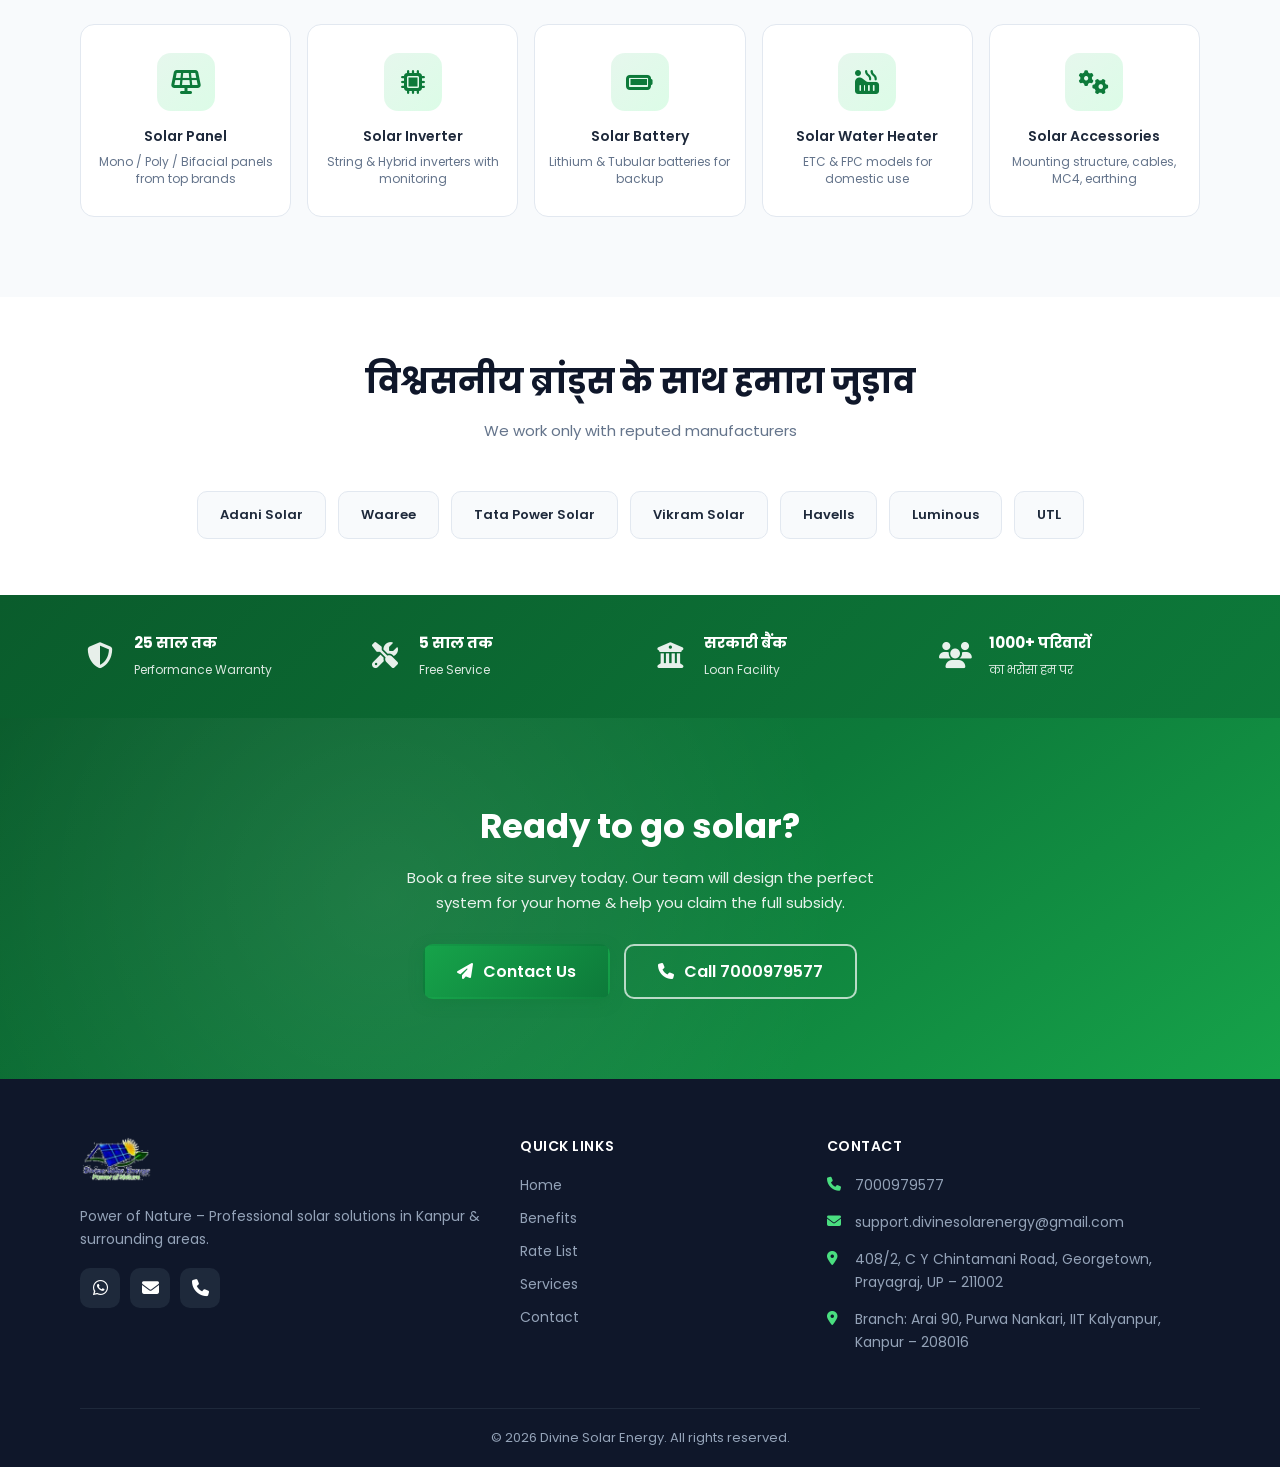
==== commit 680b20d2: "Update index.html" ====
--- a/index.html
+++ b/index.html
@@ -37,7 +37,7 @@
         <div class="container hero-content">
             <div class="hero-text">
                 <p class="hero-badge"><i class="fas fa-bolt"></i> PM Surya Ghar Yojana Available</p>
-                <h1>सोलर लगवाएं,<br><span>बिजली बिल ₹0 तक लाएं!</span></h1>
+                <h1>DIVINE SOLAR,<br><span>बिजली बिल ₹0 तक लाएं!</span></h1>
                 <p class="hero-desc">
                     Professional solar panel installation with government subsidy up to <strong>₹1,08,000</strong>. 
                     Save 80-90% on your electricity bills. Free site survey & 25-year performance warranty.
